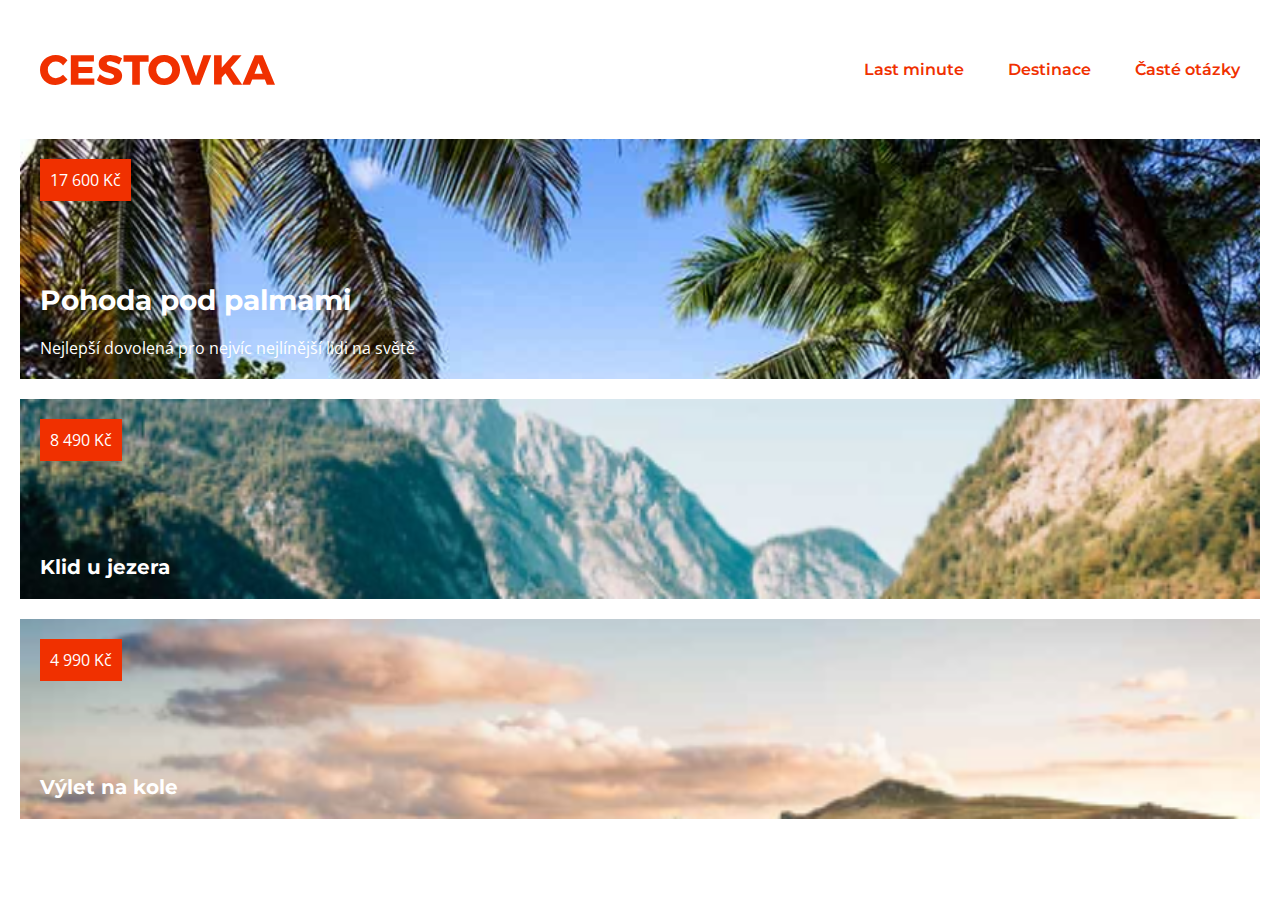
==== index.html @ 31d14515 "navigation and gallery added" ====
<!DOCTYPE html>
<html lang="cs">
  <head>
    <meta charset="UTF-8" />
    <meta http-equiv="X-UA-Compatible" content="IE=edge" />
    <meta name="viewport" content="width=device-width, initial-scale=1.0" />
    <link rel="preconnect" href="https://fonts.googleapis.com" />
    <link rel="preconnect" href="https://fonts.gstatic.com" crossorigin />
    <link
      href="https://fonts.googleapis.com/css2?family=Montserrat:wght@400;600&family=Open+Sans&display=swap"
      rel="stylesheet"
    />
    <link rel="stylesheet" href="css/style.css" />
    <title>Cestovka</title>
  </head>
  <body>
    <main class="wrapper">
      <nav class="menu">
        <a href="#"
          ><img class="menu__logo" src="images/logo.svg" alt="logo"
        /></a>
        <ul class="menu__list">
          <li class="menu__item">
            <a class="menu__link" href="#">Last&nbsp;minute</a>
          </li>
          <li class="menu__item">
            <a class="menu__link" href="#">Destinace</a>
          </li>
          <li class="menu__item">
            <a class="menu__link" href="#">Časté&nbsp;otázky</a>
          </li>
        </ul>
      </nav>
      <section class="gallery">
        <div class="gallery__item">
          <span class="gallery__price">17&nbsp;600&nbsp;Kč</span>
          <div>
            <h1 class="gallery__heading gallery__heading--big">
              Pohoda pod palmami
            </h1>
            <span class="gallery__intro"
              >Nejlepší dovolená pro nejvíc nejlínější lidi na světě</span
            >
          </div>
        </div>
        <div class="gallery__item">
          <span class="gallery__price">8&nbsp;490&nbsp;Kč</span>
          <h1 class="gallery__heading gallery__heading--small">
            Klid u jezera
          </h1>
        </div>
        <div class="gallery__item">
          <span class="gallery__price">4&nbsp;990&nbsp;Kč</span>
          <h1 class="gallery__heading gallery__heading--small">
            Výlet na kole
          </h1>
        </div>
      </section>
    </main>
  </body>
</html>
---- css/style.css ----
body {
  margin: 0;
  font-family: "Open Sans", sans-serif;
}

.wrapper {
  margin: 40px 20px 40px 20px;
}

.menu__logo {
  display: block;
  margin-left: auto;
  margin-right: auto;
  margin-bottom: 30px;
}
.menu__list {
  margin: 0;
  padding: 0;
  display: flex;
}
.menu__item {
  display: inline-block;
  flex-basis: calc(100% / 3);
  text-align: center;
}
.menu__link {
  display: inline-block;
  text-decoration: none;
  color: #f03000;
  font-weight: 600;
  font-family: "Montserrat", sans-serif;
  padding: 20px;
}
.menu__link:hover {
  background-color: #f03000;
  color: white;
}
@media screen and (min-width: 768px) {
  .menu {
    display: flex;
    justify-content: space-between;
    align-items: center;
    margin-bottom: 20px;
  }
  .menu__logo {
    margin-bottom: 0;
    padding-left: 20px;
  }
  .menu__list {
    display: inline-block;
  }
}
@media screen and (min-width: 960px) {
  .menu {
    margin-bottom: 40px;
  }
}

.gallery {
  margin: 30px auto 40px auto;
  color: white;
  display: grid;
  grid-template-columns: 1fr;
  grid-template-rows: minmax(240px, 1fr) minmax(150px, 200px) minmax(150px, 200px);
  row-gap: 20px;
}
.gallery__item {
  padding: 20px;
  background-size: cover;
  background-repeat: no-repeat;
  display: flex;
  flex-direction: column;
  justify-content: space-between;
  align-items: flex-start;
}
.gallery__item:first-child {
  background-image: url(/images/palmy.png);
}
.gallery__item:nth-child(2) {
  background-image: url(/images/jezero2.png);
}
.gallery__item:nth-child(3) {
  background-image: url(/images/nakole.png);
}
.gallery__price {
  display: inline-block;
  padding: 10px;
  background-color: #f03000;
}
.gallery__heading {
  font-family: "Montserrat", sans-serif;
  margin: 0;
}
.gallery__heading--big {
  font-size: 28px;
  margin-bottom: 20px;
}
.gallery__heading--small {
  font-size: 20px;
}
@media screen and (min-width: 768px) {
  .gallery__item:first-child {
    background-image: url(/images/palmy@2x.png);
  }
}/*# sourceMappingURL=style.css.map */
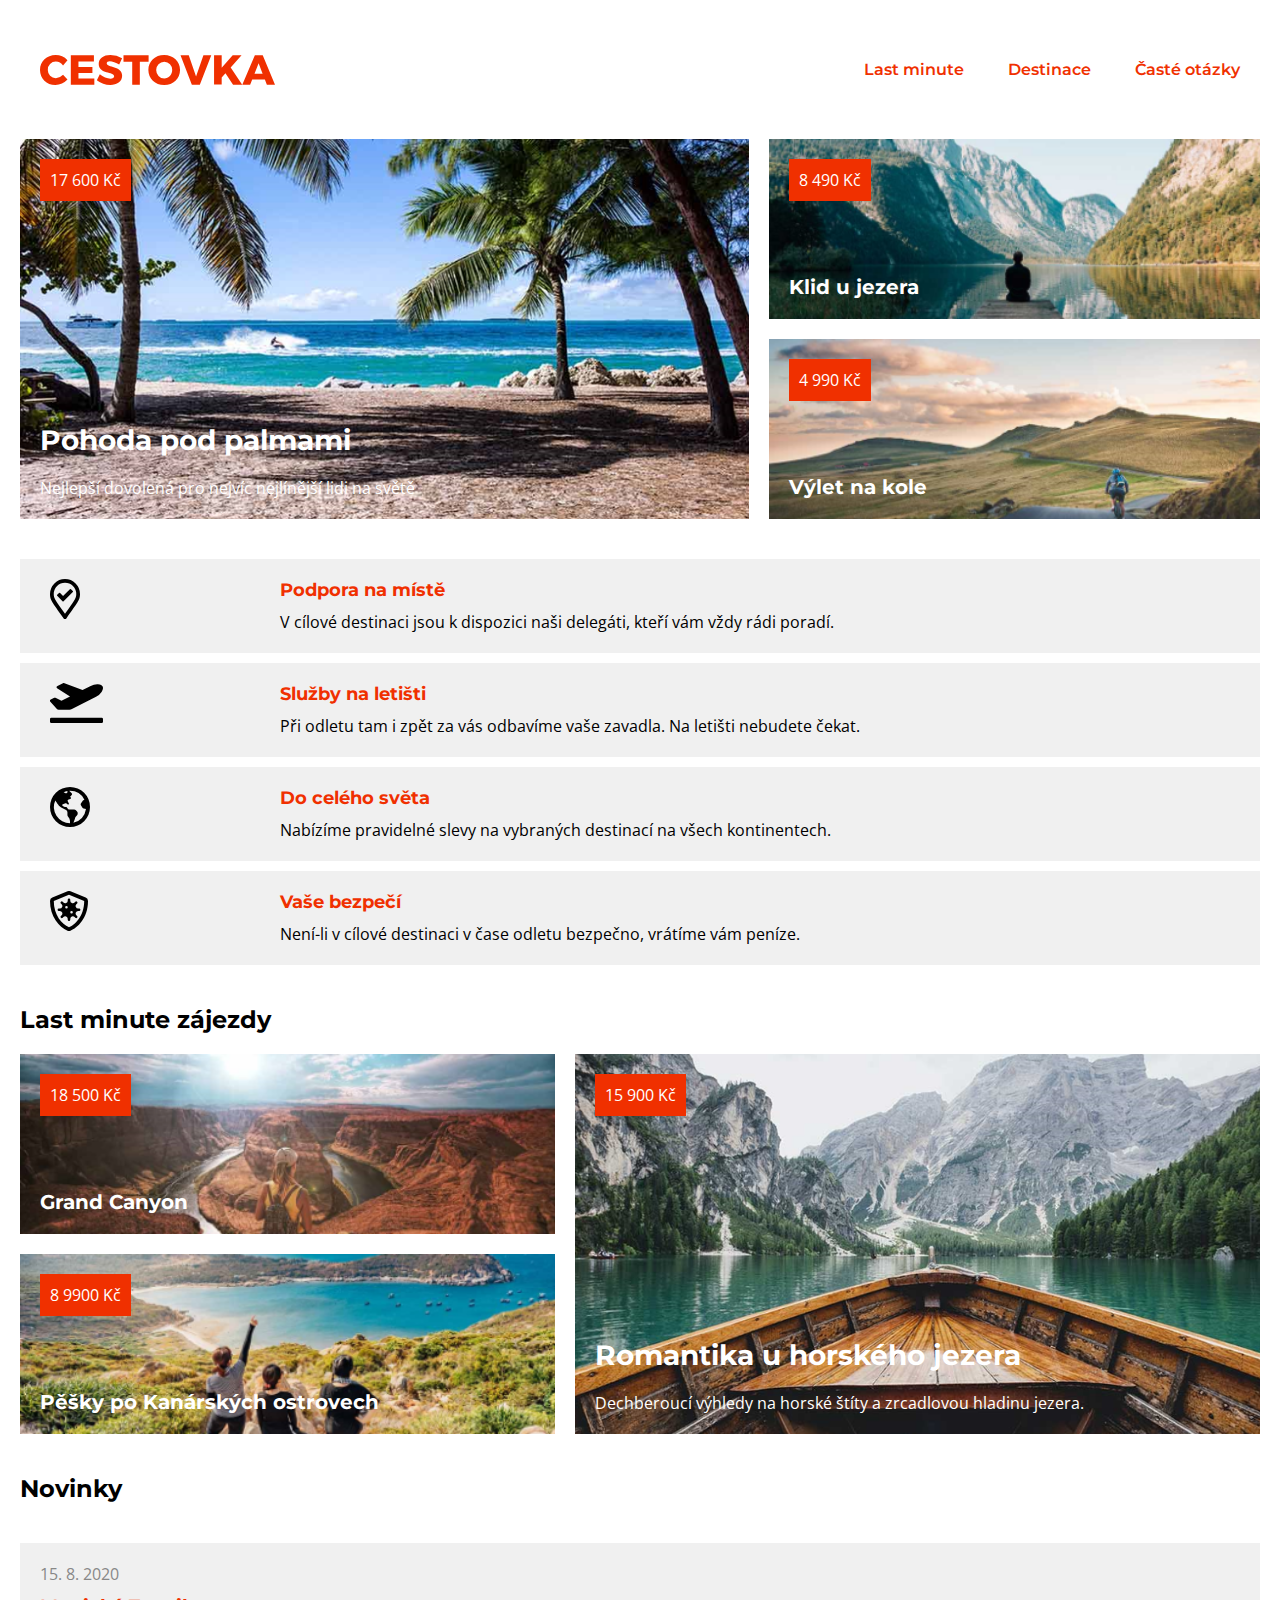
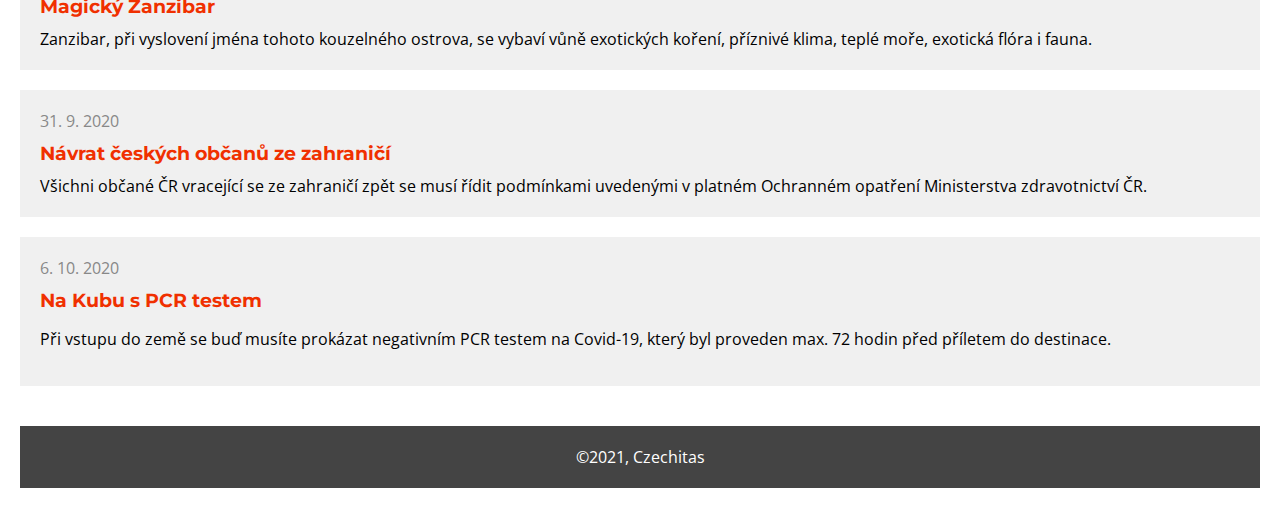
==== commit fa0baf30: "homepage - mobile done" ====
--- a/index.html
+++ b/index.html
@@ -32,30 +32,148 @@
         </ul>
       </nav>
       <section class="gallery">
-        <div class="gallery__item">
-          <span class="gallery__price">17&nbsp;600&nbsp;Kč</span>
-          <div>
-            <h1 class="gallery__heading gallery__heading--big">
-              Pohoda pod palmami
+        <div class="gallery__grid">
+          <div class="gallery__item">
+            <span class="gallery__price">17&nbsp;600&nbsp;Kč</span>
+            <div>
+              <h1 class="gallery__heading gallery__heading--big">
+                Pohoda pod palmami
+              </h1>
+              <span class="gallery__intro"
+                >Nejlepší dovolená pro nejvíc nejlínější lidi na světě</span
+              >
+            </div>
+          </div>
+          <div class="gallery__item">
+            <span class="gallery__price">8&nbsp;490&nbsp;Kč</span>
+            <h1 class="gallery__heading gallery__heading--small">
+              Klid u jezera
             </h1>
-            <span class="gallery__intro"
-              >Nejlepší dovolená pro nejvíc nejlínější lidi na světě</span
-            >
+          </div>
+          <div class="gallery__item">
+            <span class="gallery__price">4&nbsp;990&nbsp;Kč</span>
+            <h1 class="gallery__heading gallery__heading--small">
+              Výlet na kole
+            </h1>
           </div>
         </div>
-        <div class="gallery__item">
-          <span class="gallery__price">8&nbsp;490&nbsp;Kč</span>
-          <h1 class="gallery__heading gallery__heading--small">
-            Klid u jezera
-          </h1>
+      </section>
+      <section class="advantages">
+        <div class="advantages__item">
+          <img
+            class="advantages__picture advantages__picture--smaller"
+            src="./images/map.svg"
+            alt="mapa"
+          />
+          <div class="advantages__text">
+            <h3 class="advantages__heading">Podpora na místě</h3>
+            <p class="advantages__description">
+              V cílové destinaci jsou k dispozici naši delegáti, kteří vám vždy
+              rádi poradí.
+            </p>
+          </div>
         </div>
-        <div class="gallery__item">
-          <span class="gallery__price">4&nbsp;990&nbsp;Kč</span>
-          <h1 class="gallery__heading gallery__heading--small">
-            Výlet na kole
-          </h1>
+        <div class="advantages__item">
+          <img
+            class="advantages__picture advantages__picture--bigger"
+            src="./images/plane.svg"
+            alt="mapa"
+          />
+          <div class="advantages__text">
+            <h3 class="advantages__heading">Služby na letišti</h3>
+            <p class="advantages__description">
+              Při odletu tam i zpět za vás odbavíme vaše zavadla. Na letišti
+              nebudete čekat.
+            </p>
+          </div>
+        </div>
+        <div class="advantages__item">
+          <img
+            class="advantages__picture"
+            src="./images/globe.svg"
+            alt="mapa"
+          />
+          <div class="advantages__text">
+            <h3 class="advantages__heading">Do celého světa</h3>
+            <p class="advantages__description">
+              Nabízíme pravidelné slevy na vybraných destinací na všech
+              kontinentech.
+            </p>
+          </div>
+        </div>
+        <div class="advantages__item">
+          <img
+            class="advantages__picture"
+            src="./images/shield.svg"
+            alt="mapa"
+          />
+          <div class="advantages__text">
+            <h3 class="advantages__heading">Vaše bezpečí</h3>
+            <p class="advantages__description">
+              Není-li v cílové destinaci v čase odletu bezpečno, vrátíme vám
+              peníze.
+            </p>
+          </div>
         </div>
       </section>
+      <section class="gallery">
+        <h2 class="gallery__heading--section">Last minute zájezdy</h2>
+        <div class="gallery__grid">
+          <div class="gallery__item2">
+            <span class="gallery__price">15&nbsp;900&nbsp;Kč</span>
+            <div>
+              <h1 class="gallery__heading--big">Romantika u horského jezera</h1>
+              <span class="gallery__intro"
+                >Dechberoucí výhledy na horské štíty a zrcadlovou hladinu
+                jezera.</span
+              >
+            </div>
+          </div>
+          <div class="gallery__item2">
+            <span class="gallery__price">18&nbsp;500&nbsp;Kč</span>
+            <h1 class="gallery__heading--small">Grand Canyon</h1>
+          </div>
+          <div class="gallery__item2">
+            <span class="gallery__price">8&nbsp;9900&nbsp;Kč</span>
+            <h1 class="gallery__heading--small">
+              Pěšky po Kanárských ostrovech
+            </h1>
+          </div>
+        </div>
+      </section>
+      <section class="news">
+        <h2 class="news__heading--section">Novinky</h2>
+        <div class="news__item">
+          <span class="news__date">15.&nbsp;8.&nbsp;2020</span>
+          <h3 class="news__heading">Magický Zanzibar</h3>
+          <p class="news__description">
+            Zanzibar, při vyslovení jména tohoto kouzelného ostrova, se vybaví
+            vůně exotických koření, příznivé klima, teplé moře, exotická flóra i
+            fauna.
+          </p>
+        </div>
+
+        <div class="news__item">
+          <span class="news__date">31.&nbsp;9.&nbsp;2020</span>
+          <h3 class="news__heading">Návrat českých občanů ze zahraničí</h3>
+          <p class="news__description">
+            Všichni občané ČR vracející se ze zahraničí zpět se musí řídit
+            podmínkami uvedenými v platném Ochranném opatření Ministerstva
+            zdravotnictví ČR.
+          </p>
+        </div>
+
+        <div class="news__item">
+          <span class="news__date">6.&nbsp;10.&nbsp;2020</span>
+          <h3 class="news__heading">Na Kubu s PCR testem</h3>
+          <p>
+            Při vstupu do země se buď musíte prokázat negativním PCR testem na
+            Covid-19, který byl proveden max. 72 hodin před příletem do
+            destinace.
+          </p>
+        </div>
+      </section>
+      <footer class="footer">©2021, Czechitas</footer>
     </main>
   </body>
 </html>
--- a/css/style.css
+++ b/css/style.css
@@ -1,3 +1,10 @@
+h1,
+h2,
+h3 {
+  font-family: "Montserrat", sans-serif;
+  margin: 0;
+}
+
 body {
   margin: 0;
   font-family: "Open Sans", sans-serif;
@@ -59,12 +66,21 @@
 .gallery {
   margin: 30px auto 40px auto;
   color: white;
+}
+.gallery__heading--section {
+  color: #000000;
+  font-size: 24px;
+  font-weight: bold;
+  margin-top: 40px;
+  margin-bottom: 20px;
+}
+.gallery__grid {
   display: grid;
   grid-template-columns: 1fr;
   grid-template-rows: minmax(240px, 1fr) minmax(150px, 200px) minmax(150px, 200px);
-  row-gap: 20px;
-}
-.gallery__item {
+  gap: 20px 20px;
+}
+.gallery__item, .gallery__item2 {
   padding: 20px;
   background-size: cover;
   background-repeat: no-repeat;
@@ -75,22 +91,33 @@
 }
 .gallery__item:first-child {
   background-image: url(/images/palmy.png);
+  background-position: center center;
 }
 .gallery__item:nth-child(2) {
   background-image: url(/images/jezero2.png);
+  background-position: center center;
 }
 .gallery__item:nth-child(3) {
   background-image: url(/images/nakole.png);
+  background-position: center bottom;
+}
+.gallery__item2:first-child {
+  background-image: url(/images/lodicka.png);
+  background-position: center center;
+}
+.gallery__item2:nth-child(2) {
+  background-image: url(/images/podkova.png);
+  background-position: center center;
+}
+.gallery__item2:nth-child(3) {
+  background-image: url(/images/zatoka.png);
+  background-position: center bottom;
 }
 .gallery__price {
   display: inline-block;
   padding: 10px;
   background-color: #f03000;
 }
-.gallery__heading {
-  font-family: "Montserrat", sans-serif;
-  margin: 0;
-}
 .gallery__heading--big {
   font-size: 28px;
   margin-bottom: 20px;
@@ -99,7 +126,105 @@
   font-size: 20px;
 }
 @media screen and (min-width: 768px) {
+  .gallery__grid {
+    grid-template-columns: 1fr 1fr;
+    grid-template-rows: minmax(240px, 1fr) minmax(150px, 200px);
+  }
   .gallery__item:first-child {
     background-image: url(/images/palmy@2x.png);
-  }
+    grid-column: 1/-1;
+  }
+  .gallery__item2:first-child {
+    background-image: url(/images/lodicka@2x.png);
+    grid-column: 1/-1;
+  }
+}
+@media screen and (min-width: 960px) {
+  .gallery__grid {
+    grid-template-columns: auto auto;
+    grid-template-rows: minmax(180px, 1fr) minmax(180px, 1fr);
+  }
+  .gallery__item:first-child {
+    grid-column: 1/2;
+    grid-row: 1/3;
+  }
+  .gallery__item2:first-child {
+    grid-column: -1/-2;
+    grid-row: 1/3;
+  }
+}
+
+.advantages {
+  display: grid;
+  grid-template-columns: 1fr;
+  grid-template-rows: 4;
+  gap: 10px;
+}
+.advantages__item {
+  background-color: #f0f0f0;
+  padding: 20px;
+  display: flex;
+  justify-content: space-between;
+}
+.advantages__picture {
+  padding-right: 30px;
+  padding-left: 10px;
+  align-self: flex-start;
+}
+.advantages__picture--smaller {
+  padding-right: 40px;
+}
+.advantages__picture--bigger {
+  padding-right: 20px;
+}
+.advantages__text {
+  flex-basis: 80%;
+  font-size: 16px;
+}
+.advantages__heading {
+  color: #f03000;
+  font-family: "Montserrat", sans-serif;
+  font-size: 18px;
+  margin-top: 0;
+  margin-bottom: 10px;
+}
+.advantages__description {
+  margin: 0;
+}
+
+.news {
+  display: grid;
+  grid-template-columns: 1fr;
+  grid-template-rows: 3;
+  gap: 20px;
+}
+.news__heading--section {
+  color: #000000;
+  font-size: 24px;
+  font-weight: bold;
+  margin-bottom: 20px;
+}
+.news__item {
+  background-color: #f0f0f0;
+  padding: 20px;
+  font-size: 16px;
+}
+.news__date {
+  color: #888888;
+}
+.news__heading {
+  color: #f03000;
+  margin-top: 10px;
+  margin-bottom: 10px;
+}
+.news__description {
+  margin: 0;
+}
+
+.footer {
+  margin-top: 40px;
+  padding: 20px;
+  background-color: #444444;
+  color: white;
+  text-align: center;
 }/*# sourceMappingURL=style.css.map */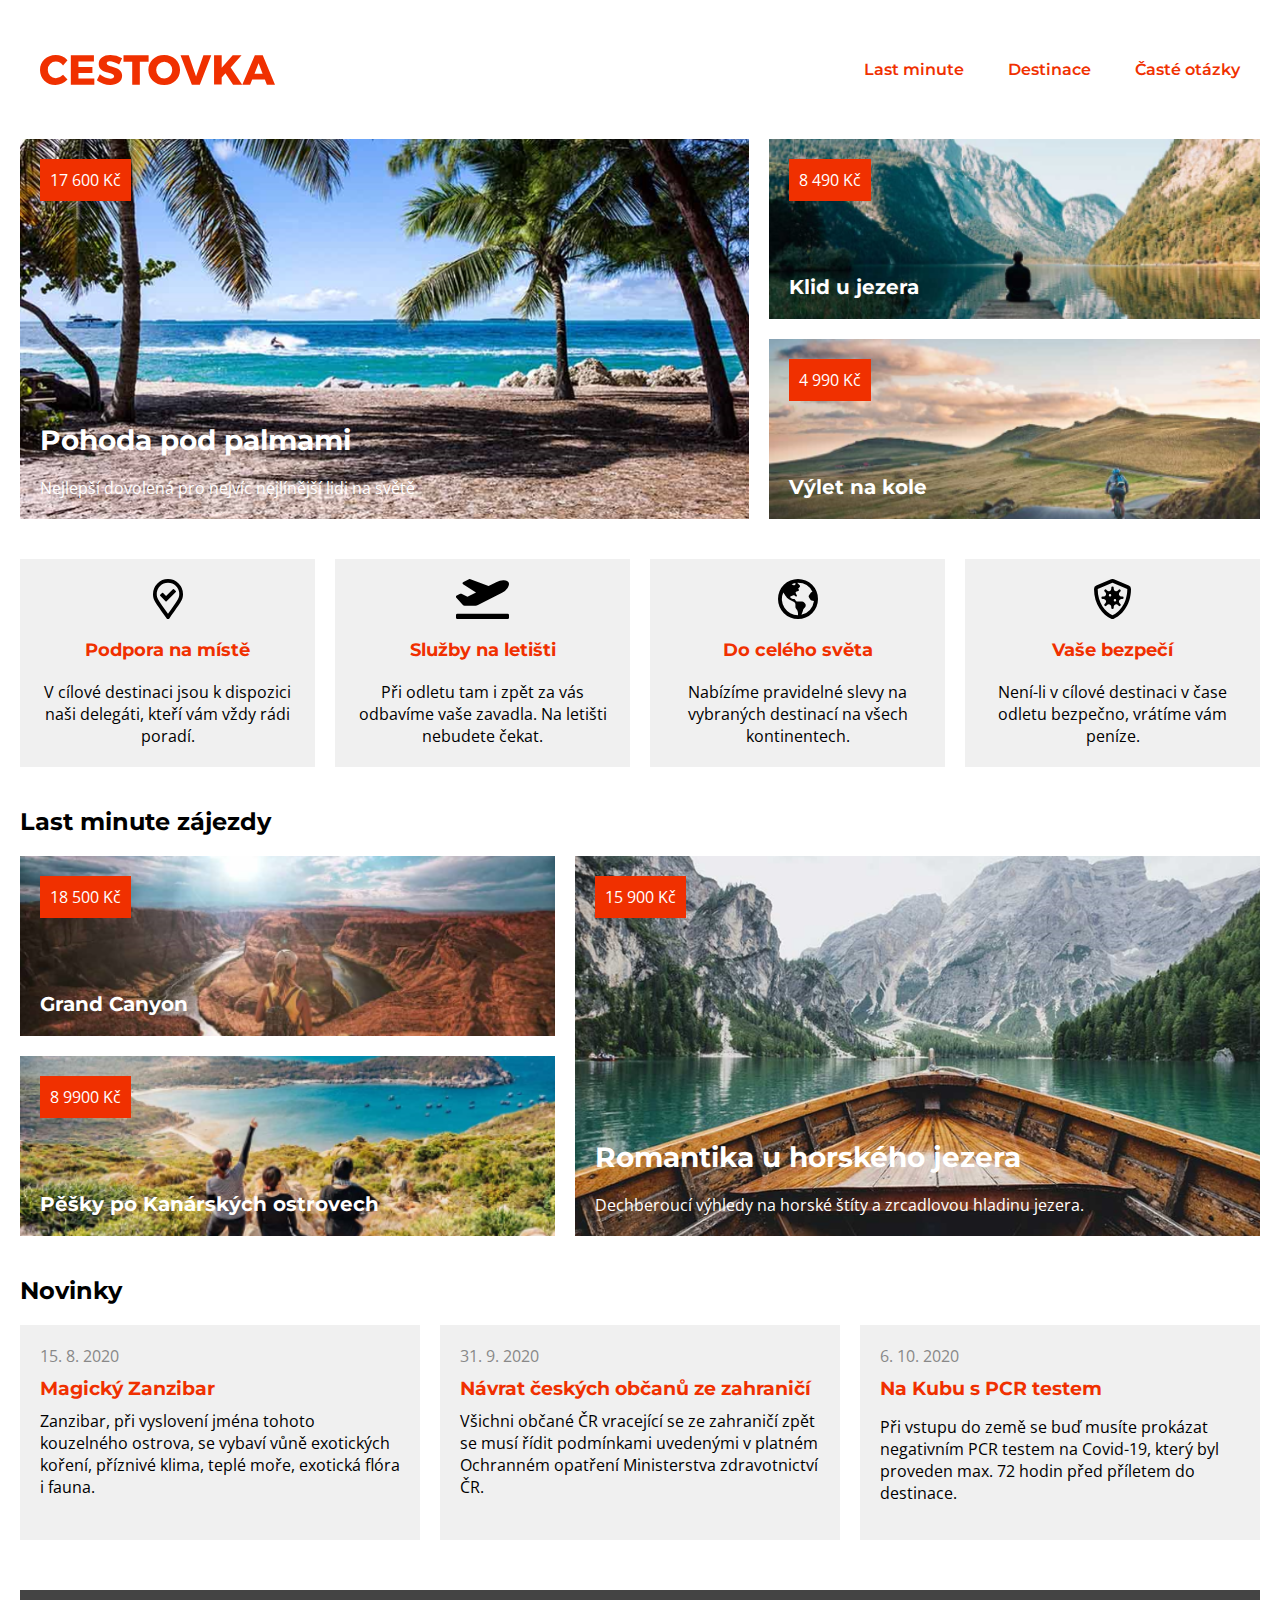
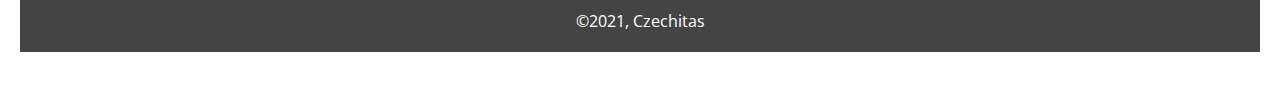
==== commit 8e523c82: "homepage - other devices done" ====
--- a/index.html
+++ b/index.html
@@ -152,7 +152,6 @@
             fauna.
           </p>
         </div>
-
         <div class="news__item">
           <span class="news__date">31.&nbsp;9.&nbsp;2020</span>
           <h3 class="news__heading">Návrat českých občanů ze zahraničí</h3>
@@ -162,7 +161,6 @@
             zdravotnictví ČR.
           </p>
         </div>
-
         <div class="news__item">
           <span class="news__date">6.&nbsp;10.&nbsp;2020</span>
           <h3 class="news__heading">Na Kubu s PCR testem</h3>
--- a/css/style.css
+++ b/css/style.css
@@ -157,7 +157,7 @@
 .advantages {
   display: grid;
   grid-template-columns: 1fr;
-  grid-template-rows: 4;
+  grid-template-rows: 1fr 1fr 1fr 1fr;
   gap: 10px;
 }
 .advantages__item {
@@ -191,18 +191,45 @@
 .advantages__description {
   margin: 0;
 }
+@media screen and (min-width: 768px) {
+  .advantages {
+    grid-template-columns: 1fr 1fr;
+    grid-template-rows: 1fr 1fr;
+    gap: 20px;
+  }
+  .advantages__item {
+    display: block;
+  }
+  .advantages__picture {
+    display: block;
+    margin: auto;
+    padding: 0;
+  }
+  .advantages__text {
+    text-align: center;
+  }
+  .advantages__heading {
+    margin-top: 20px;
+    margin-bottom: 20px;
+  }
+}
+@media screen and (min-width: 960px) {
+  .advantages {
+    grid-template-columns: repeat(4, 1fr);
+    grid-template-rows: 1fr;
+  }
+}
 
 .news {
   display: grid;
   grid-template-columns: 1fr;
-  grid-template-rows: 3;
+  grid-template-rows: 4fr;
   gap: 20px;
 }
 .news__heading--section {
   color: #000000;
   font-size: 24px;
   font-weight: bold;
-  margin-bottom: 20px;
 }
 .news__item {
   background-color: #f0f0f0;
@@ -220,6 +247,16 @@
 .news__description {
   margin: 0;
 }
+@media screen and (min-width: 960px) {
+  .news {
+    grid-template-columns: repeat(3, 1fr);
+    grid-template-rows: 2fr;
+  }
+  .news__heading--section {
+    grid-column: 1/-1;
+    margin-bottom: 0;
+  }
+}
 
 .footer {
   margin-top: 40px;
@@ -227,4 +264,9 @@
   background-color: #444444;
   color: white;
   text-align: center;
+}
+@media screen and (min-width: 960px) {
+  .footer {
+    margin-top: 50px;
+  }
 }/*# sourceMappingURL=style.css.map */